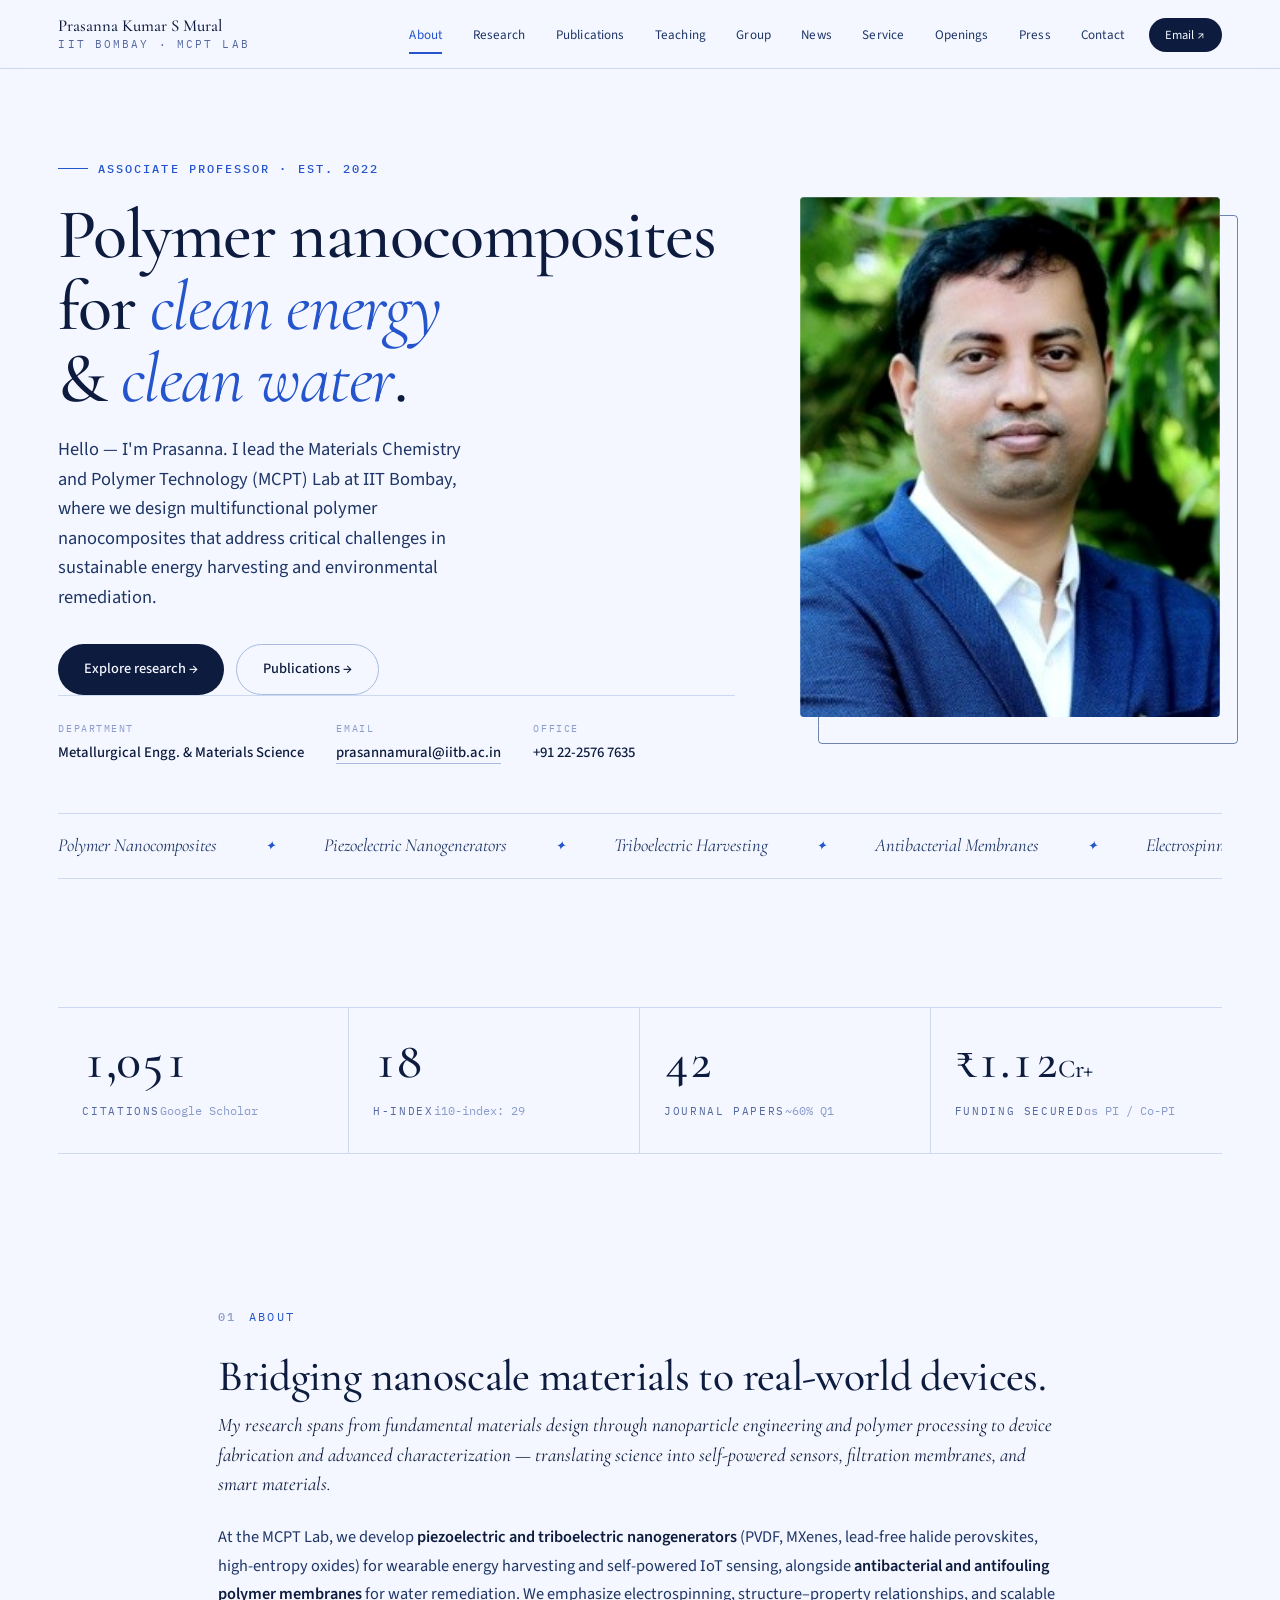
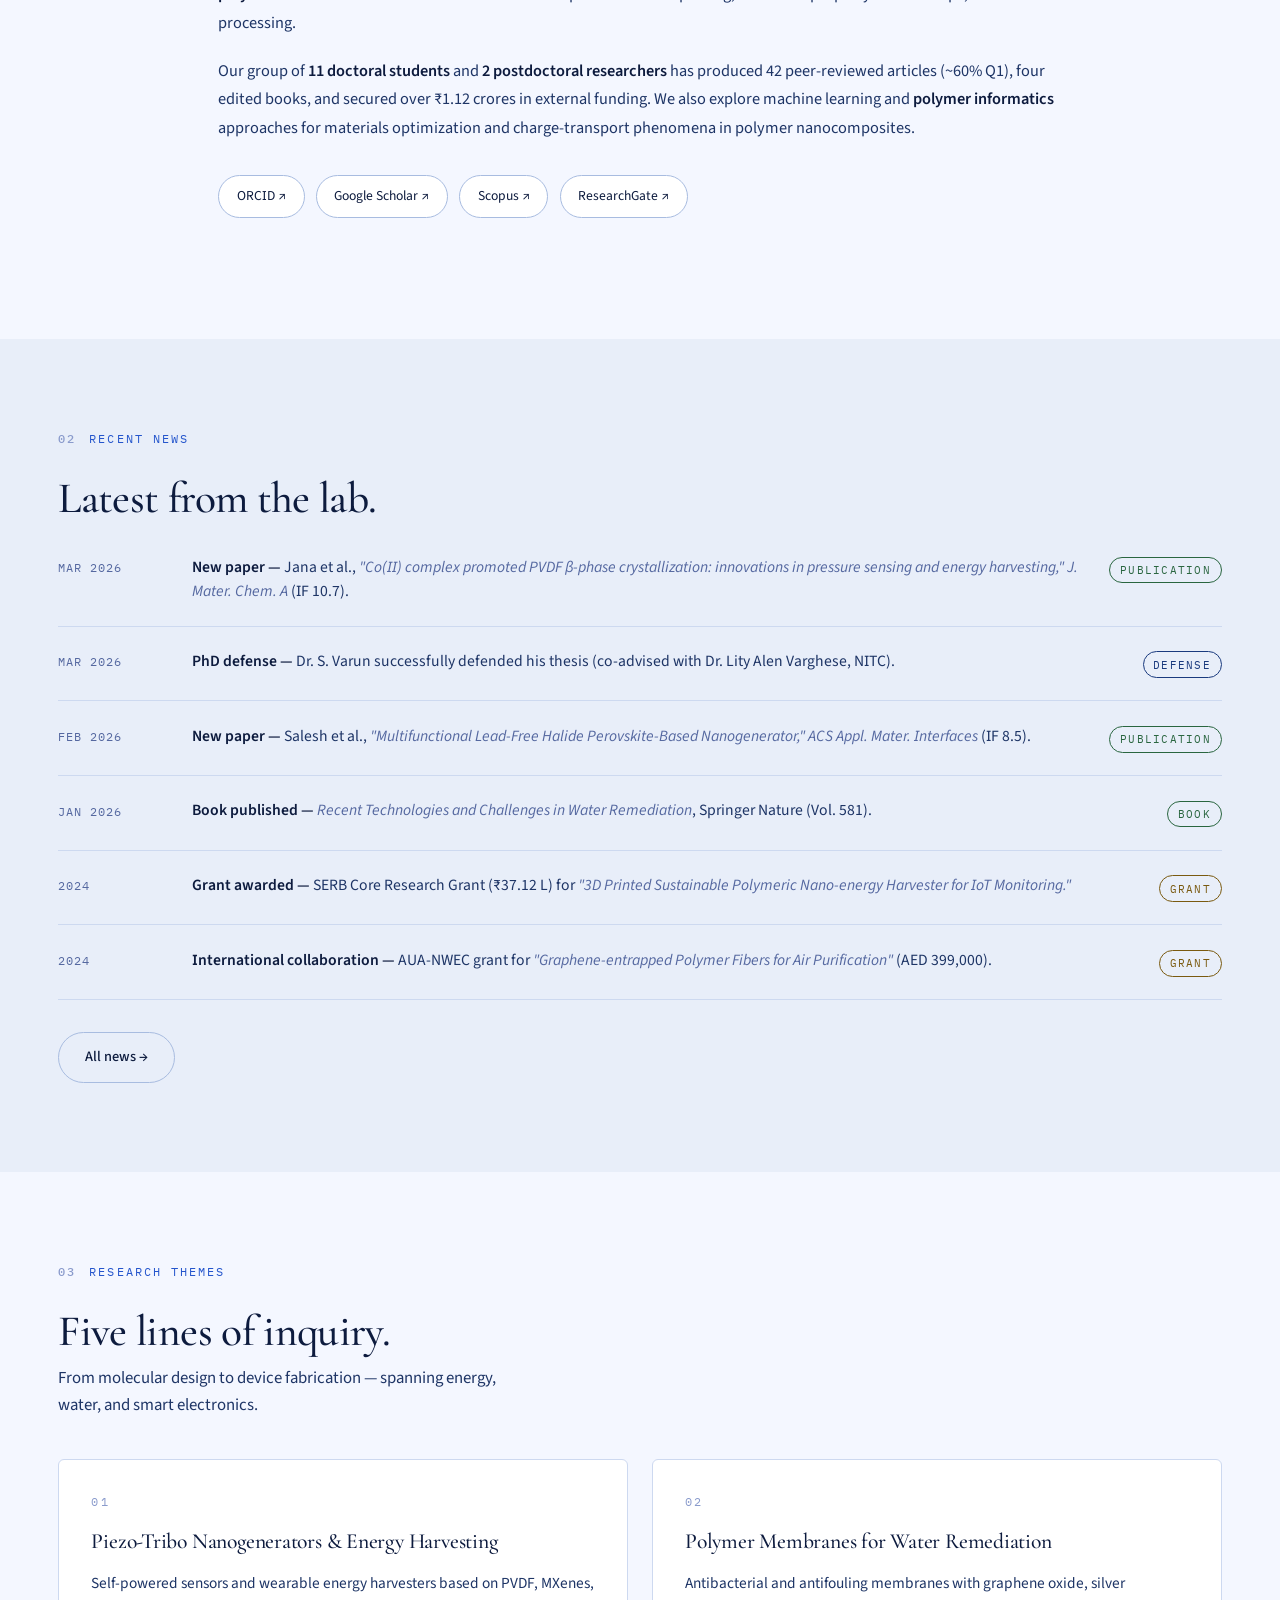
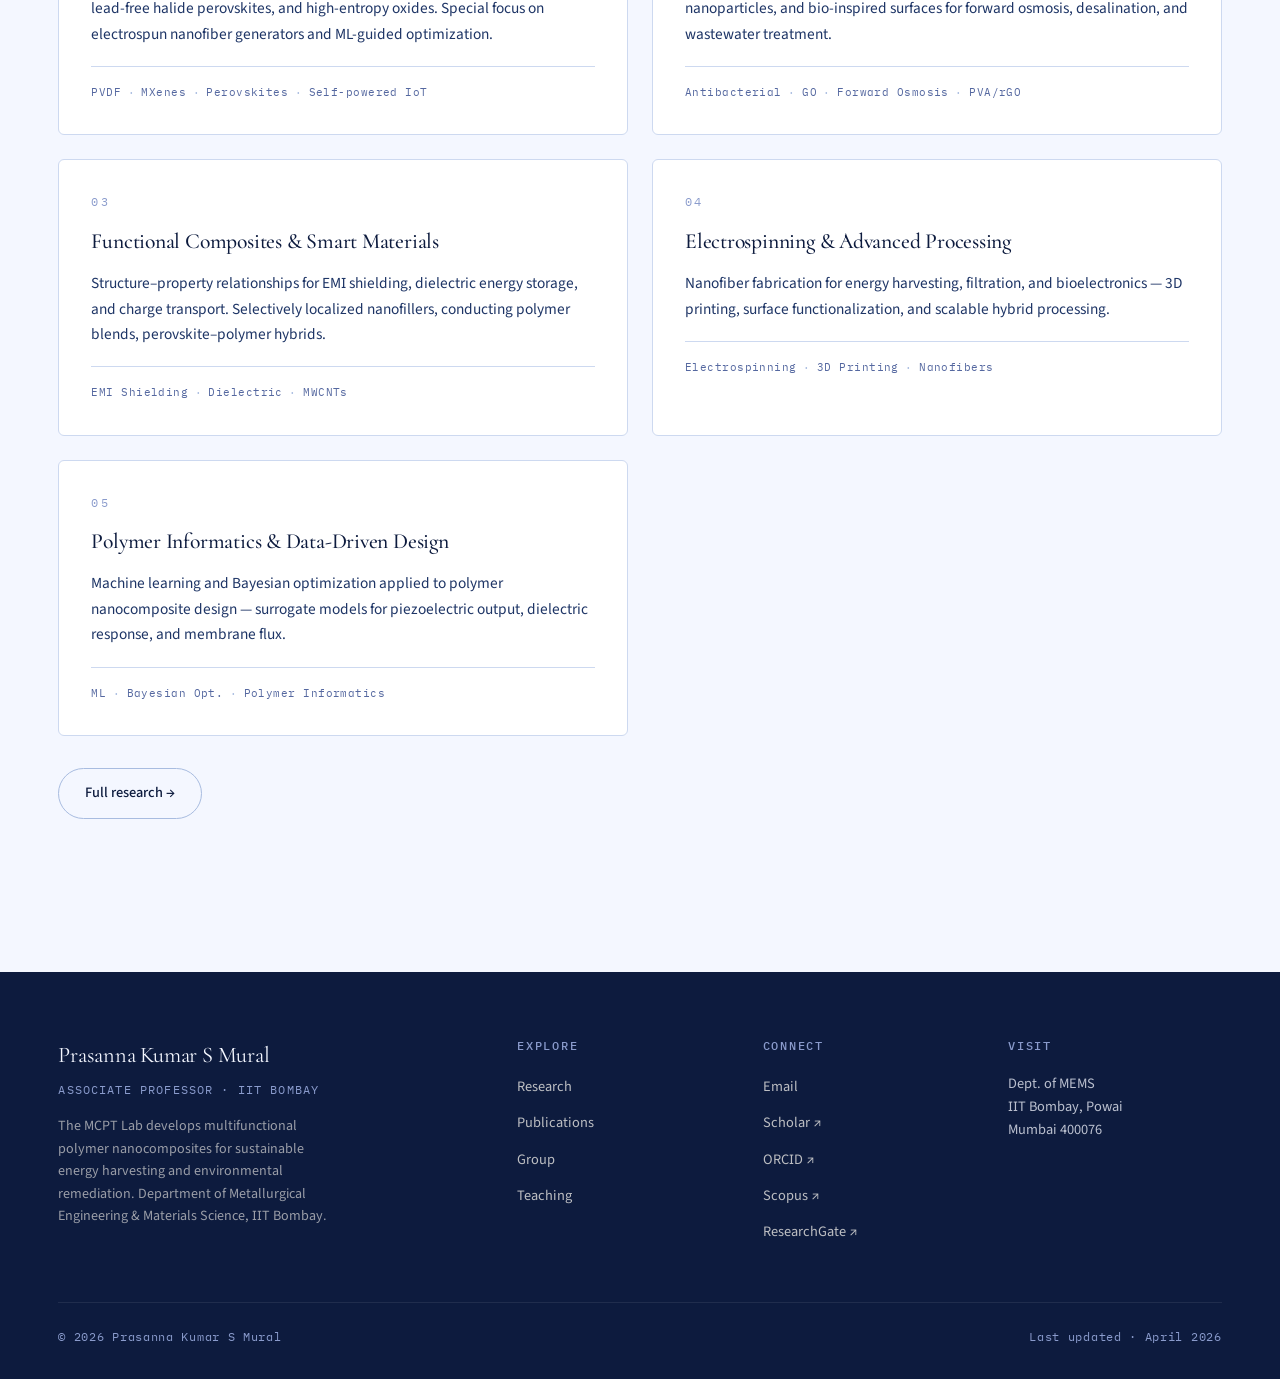
==== index.html @ 8049631d "Initial publish: MCPT Lab personal webpage" ====
<!DOCTYPE html>
<html lang="en">
<head>
<meta charset="UTF-8">
<meta name="viewport" content="width=device-width, initial-scale=1.0">
<title>Prasanna Kumar S Mural — Associate Professor, IIT Bombay</title>
<meta name="description" content="Dr. Prasanna Kumar S Mural — Associate Professor at IIT Bombay. Research in polymer nanocomposites for energy harvesting and water remediation.">
<link rel="preconnect" href="https://fonts.googleapis.com">
<link rel="preconnect" href="https://fonts.gstatic.com" crossorigin>
<link href="https://fonts.googleapis.com/css2?family=Cormorant+Garamond:ital,wght@0,400;0,500;0,600;0,700;1,400;1,500;1,600&family=Source+Sans+3:wght@300;400;500;600&family=IBM+Plex+Mono:wght@400;500&display=swap" rel="stylesheet">
<link rel="stylesheet" href="css/style.css">
</head>
<body>
<div id="site-nav"></div>

<section class="hero">
  <div class="wrap">
    <div class="hero-grid">
      <div>
        <div class="hero-eyebrow eyebrow">Associate Professor · Est. 2022</div>
        <h1>Polymer nanocomposites for <em>clean energy</em> &amp; <em>clean water</em>.</h1>
        <p class="hero-lede">Hello — I'm Prasanna. I lead the Materials Chemistry and Polymer Technology (MCPT) Lab at IIT Bombay, where we design multifunctional polymer nanocomposites that address critical challenges in sustainable energy harvesting and environmental remediation.</p>
        <div class="btn-group">
          <a href="research.html" class="btn">Explore research →</a>
          <a href="publications.html" class="btn ghost">Publications →</a>
        </div>
        <div class="hero-meta">
          <div class="hero-meta-item">
            <span class="hero-meta-label">Department</span>
            <span class="hero-meta-value">Metallurgical Engg. &amp; Materials Science</span>
          </div>
          <div class="hero-meta-item">
            <span class="hero-meta-label">Email</span>
            <span class="hero-meta-value"><a href="mailto:prasannamural@iitb.ac.in">prasannamural@iitb.ac.in</a></span>
          </div>
          <div class="hero-meta-item">
            <span class="hero-meta-label">Office</span>
            <span class="hero-meta-value">+91 22-2576 7635</span>
          </div>
        </div>
      </div>
      <div class="hero-photo">
        <img src="images/profile.jpg" alt="Prasanna Kumar S Mural">
      </div>
    </div>

    <div class="hero-marquee">
      <div class="hero-marquee-track">
        <span>Polymer Nanocomposites</span>
        <span>Piezoelectric Nanogenerators</span>
        <span>Triboelectric Harvesting</span>
        <span>Antibacterial Membranes</span>
        <span>Electrospinning</span>
        <span>Water Remediation</span>
        <span>Machine Learning for Materials</span>
        <span>Polymer Informatics</span>
        <span>Polymer Nanocomposites</span>
        <span>Piezoelectric Nanogenerators</span>
        <span>Triboelectric Harvesting</span>
        <span>Antibacterial Membranes</span>
        <span>Electrospinning</span>
        <span>Water Remediation</span>
        <span>Machine Learning for Materials</span>
        <span>Polymer Informatics</span>
      </div>
    </div>
  </div>
</section>

<section class="tight">
  <div class="wrap">
    <div class="metrics reveal">
      <div class="metric"><span class="metric-value">1,051</span><span class="metric-label">Citations</span><span class="metric-sub">Google Scholar</span></div>
      <div class="metric"><span class="metric-value">18</span><span class="metric-label">h-index</span><span class="metric-sub">i10-index: 29</span></div>
      <div class="metric"><span class="metric-value">42</span><span class="metric-label">Journal Papers</span><span class="metric-sub">~60% Q1</span></div>
      <div class="metric"><span class="metric-value">₹1.12<span style="font-size:0.5em;">Cr+</span></span><span class="metric-label">Funding Secured</span><span class="metric-sub">as PI / Co-PI</span></div>
    </div>
  </div>
</section>

<section class="reveal">
  <div class="wrap-text">
    <div class="section-eyebrow">About</div>
    <h2 class="section-title">Bridging nanoscale materials to real-world devices.</h2>
    <div class="prose">
      <p class="lede">My research spans from fundamental materials design through nanoparticle engineering and polymer processing to device fabrication and advanced characterization — translating science into self-powered sensors, filtration membranes, and smart materials.</p>
      <p>At the MCPT Lab, we develop <strong>piezoelectric and triboelectric nanogenerators</strong> (PVDF, MXenes, lead-free halide perovskites, high-entropy oxides) for wearable energy harvesting and self-powered IoT sensing, alongside <strong>antibacterial and antifouling polymer membranes</strong> for water remediation. We emphasize electrospinning, structure–property relationships, and scalable processing.</p>
      <p>Our group of <strong>11 doctoral students</strong> and <strong>2 postdoctoral researchers</strong> has produced 42 peer-reviewed articles (~60% Q1), four edited books, and secured over ₹1.12 crores in external funding. We also explore machine learning and <strong>polymer informatics</strong> approaches for materials optimization and charge-transport phenomena in polymer nanocomposites.</p>
    </div>
    <div class="academic-links">
      <a class="academic-link" href="https://orcid.org/0000-0001-9908-0490" target="_blank">ORCID ↗</a>
      <a class="academic-link" href="https://scholar.google.com/citations?user=fHYMqZIAAAAJ" target="_blank">Google Scholar ↗</a>
      <a class="academic-link" href="https://www.scopus.com/authid/detail.uri?authorId=44461843400" target="_blank">Scopus ↗</a>
      <a class="academic-link" href="https://www.researchgate.net/profile/Prasanna-Kumar-Mural" target="_blank">ResearchGate ↗</a>
    </div>
  </div>
</section>

<section class="reveal" style="background:var(--paper-2);">
  <div class="wrap">
    <div class="section-eyebrow">Recent News</div>
    <h2 class="section-title">Latest from the lab.</h2>
    <ul class="news-list">
      <li class="news-item">
        <div class="news-date">Mar 2026</div>
        <div class="news-body"><strong>New paper —</strong> Jana et al., <em>"Co(II) complex promoted PVDF β-phase crystallization: innovations in pressure sensing and energy harvesting,"</em> <em>J. Mater. Chem. A</em> (IF 10.7).</div>
        <div class="news-tag pub">Publication</div>
      </li>
      <li class="news-item">
        <div class="news-date">Mar 2026</div>
        <div class="news-body"><strong>PhD defense —</strong> Dr. S. Varun successfully defended his thesis (co-advised with Dr. Lity Alen Varghese, NITC).</div>
        <div class="news-tag defense">Defense</div>
      </li>
      <li class="news-item">
        <div class="news-date">Feb 2026</div>
        <div class="news-body"><strong>New paper —</strong> Salesh et al., <em>"Multifunctional Lead-Free Halide Perovskite-Based Nanogenerator,"</em> <em>ACS Appl. Mater. Interfaces</em> (IF 8.5).</div>
        <div class="news-tag pub">Publication</div>
      </li>
      <li class="news-item">
        <div class="news-date">Jan 2026</div>
        <div class="news-body"><strong>Book published —</strong> <em>Recent Technologies and Challenges in Water Remediation</em>, Springer Nature (Vol. 581).</div>
        <div class="news-tag pub">Book</div>
      </li>
      <li class="news-item">
        <div class="news-date">2024</div>
        <div class="news-body"><strong>Grant awarded —</strong> SERB Core Research Grant (₹37.12 L) for <em>"3D Printed Sustainable Polymeric Nano-energy Harvester for IoT Monitoring."</em></div>
        <div class="news-tag grant">Grant</div>
      </li>
      <li class="news-item">
        <div class="news-date">2024</div>
        <div class="news-body"><strong>International collaboration —</strong> AUA-NWEC grant for <em>"Graphene-entrapped Polymer Fibers for Air Purification"</em> (AED 399,000).</div>
        <div class="news-tag grant">Grant</div>
      </li>
    </ul>
    <div style="margin-top:2rem;"><a href="news.html" class="btn ghost">All news →</a></div>
  </div>
</section>

<section class="reveal">
  <div class="wrap">
    <div class="section-eyebrow">Research Themes</div>
    <h2 class="section-title">Five lines of inquiry.</h2>
    <p class="section-intro">From molecular design to device fabrication — spanning energy, water, and smart electronics.</p>
    <div class="themes">
      <div class="theme-card">
        <span class="theme-num">01</span>
        <h3>Piezo-Tribo Nanogenerators &amp; Energy Harvesting</h3>
        <p>Self-powered sensors and wearable energy harvesters based on PVDF, MXenes, lead-free halide perovskites, and high-entropy oxides. Special focus on electrospun nanofiber generators and ML-guided optimization.</p>
        <div class="theme-keywords"><span class="theme-kw">PVDF</span><span class="theme-kw">MXenes</span><span class="theme-kw">Perovskites</span><span class="theme-kw">Self-powered IoT</span></div>
      </div>
      <div class="theme-card">
        <span class="theme-num">02</span>
        <h3>Polymer Membranes for Water Remediation</h3>
        <p>Antibacterial and antifouling membranes with graphene oxide, silver nanoparticles, and bio-inspired surfaces for forward osmosis, desalination, and wastewater treatment.</p>
        <div class="theme-keywords"><span class="theme-kw">Antibacterial</span><span class="theme-kw">GO</span><span class="theme-kw">Forward Osmosis</span><span class="theme-kw">PVA/rGO</span></div>
      </div>
      <div class="theme-card">
        <span class="theme-num">03</span>
        <h3>Functional Composites &amp; Smart Materials</h3>
        <p>Structure–property relationships for EMI shielding, dielectric energy storage, and charge transport. Selectively localized nanofillers, conducting polymer blends, perovskite–polymer hybrids.</p>
        <div class="theme-keywords"><span class="theme-kw">EMI Shielding</span><span class="theme-kw">Dielectric</span><span class="theme-kw">MWCNTs</span></div>
      </div>
      <div class="theme-card">
        <span class="theme-num">04</span>
        <h3>Electrospinning &amp; Advanced Processing</h3>
        <p>Nanofiber fabrication for energy harvesting, filtration, and bioelectronics — 3D printing, surface functionalization, and scalable hybrid processing.</p>
        <div class="theme-keywords"><span class="theme-kw">Electrospinning</span><span class="theme-kw">3D Printing</span><span class="theme-kw">Nanofibers</span></div>
      </div>
      <div class="theme-card">
        <span class="theme-num">05</span>
        <h3>Polymer Informatics &amp; Data-Driven Design</h3>
        <p>Machine learning and Bayesian optimization applied to polymer nanocomposite design — surrogate models for piezoelectric output, dielectric response, and membrane flux.</p>
        <div class="theme-keywords"><span class="theme-kw">ML</span><span class="theme-kw">Bayesian Opt.</span><span class="theme-kw">Polymer Informatics</span></div>
      </div>
    </div>
    <div style="margin-top:2rem;"><a href="research.html" class="btn ghost">Full research →</a></div>
  </div>
</section>

<div id="site-footer"></div>
<script src="js/site.js"></script>
</body>
</html>
---- css/style.css ----
/* ═══════════════════════════════════════════════════════════════
   Dr. Prasanna Kumar S Mural — Portfolio
   IIT Bombay · MCPT Lab
   Blue Academic · v2026
   ═══════════════════════════════════════════════════════════════ */

/* ── Tokens ── */
:root {
  --ink: #0d1b3e;
  --ink-soft: #1e3566;
  --mute: #5568a0;
  --mute-2: #8a9bcc;
  --line: #cdd9f0;
  --line-strong: #a8bce0;
  --paper: #f4f7ff;
  --paper-2: #e8eef9;
  --paper-3: #dce6f6;
  --card: #ffffff;
  --indigo: #1a3a7e;
  --indigo-2: #0f2558;
  --indigo-soft: #2a5abf;
  --rust: #2455cc;
  --rust-soft: #4070e0;
  --ochre: #b08020;
  --sage: #2a6640;
  --q1: #2a6640;
  --q1-bg: #e0f0e8;
  --q2: #1a3a7e;
  --q2-bg: #dce6f6;
  --q3: #7a5a10;
  --q3-bg: #f0e8c8;

  --f-display: 'Cormorant Garamond', 'EB Garamond', Georgia, serif;
  --f-body: 'Source Sans 3', system-ui, -apple-system, sans-serif;
  --f-mono: 'IBM Plex Mono', ui-monospace, 'SF Mono', Menlo, monospace;

  --w-wide: 1240px;
  --w-text: 920px;
  --w-narrow: 720px;

  --r-sm: 3px;
  --r-md: 6px;
  --r-lg: 10px;

  --shadow-sm: 0 1px 2px rgba(13,27,62,0.05), 0 1px 3px rgba(13,27,62,0.04);
  --shadow-md: 0 4px 20px rgba(13,27,62,0.08), 0 1px 3px rgba(13,27,62,0.05);
  --shadow-lg: 0 20px 60px rgba(13,27,62,0.14), 0 4px 12px rgba(13,27,62,0.06);

  --ease: cubic-bezier(.2,.7,.2,1);
}

* { box-sizing: border-box; margin: 0; padding: 0; }

html { scroll-behavior: smooth; }

body {
  font-family: var(--f-body);
  font-size: 16.5px;
  line-height: 1.72;
  color: var(--ink);
  background: var(--paper);
  -webkit-font-smoothing: antialiased;
  text-rendering: optimizeLegibility;
  font-feature-settings: "ss01", "cv11";
}

::selection { background: var(--indigo); color: var(--paper); }

/* ── Type ── */
h1, h2, h3, h4 { font-family: var(--f-display); font-weight: 500; letter-spacing: -0.01em; color: var(--ink); line-height: 1.15; }
h1 { font-size: clamp(2.6rem, 4.8vw, 4rem); }
h2 { font-size: clamp(2rem, 3.2vw, 2.8rem); }
h3 { font-size: 1.45rem; }
h4 { font-size: 1.05rem; font-family: var(--f-body); font-weight: 600; letter-spacing: 0.02em; text-transform: uppercase; font-size: 0.78rem; color: var(--mute); }

p { margin-bottom: 1em; }
a { color: var(--indigo); text-decoration: none; transition: color .2s var(--ease); }
a:hover { color: var(--rust); }
em { font-style: italic; }
strong { font-weight: 600; color: var(--ink); }

.mono { font-family: var(--f-mono); font-variant-numeric: tabular-nums; }
.eyebrow {
  font-family: var(--f-mono);
  font-size: 0.72rem;
  letter-spacing: 0.18em;
  text-transform: uppercase;
  color: var(--rust);
  font-weight: 500;
}

/* ── Layout primitives ── */
.wrap { max-width: var(--w-wide); margin: 0 auto; padding: 0 clamp(1.25rem, 3vw, 2.5rem); }
.wrap-text { max-width: var(--w-text); margin: 0 auto; padding: 0 clamp(1.25rem, 3vw, 2.5rem); }
.rule { height: 1px; background: var(--line); margin: 4rem 0; max-width: var(--w-wide); margin-left: auto; margin-right: auto; }

section { padding: clamp(4rem, 7vw, 6rem) 0; }
section.tight { padding: clamp(2.5rem, 5vw, 4rem) 0; }

/* ── Nav ── */
.nav {
  position: sticky; top: 0; z-index: 50;
  background: rgba(244,247,255,0.90);
  backdrop-filter: saturate(180%) blur(12px);
  -webkit-backdrop-filter: saturate(180%) blur(12px);
  border-bottom: 1px solid var(--line);
}
.nav-inner {
  max-width: var(--w-wide); margin: 0 auto;
  padding: 0 clamp(1.25rem, 3vw, 2.5rem);
  display: flex; align-items: center; justify-content: space-between;
  height: 68px;
}
.nav-brand { display: flex; flex-direction: column; line-height: 1.1; }
.nav-brand-name {
  font-family: var(--f-display);
  font-size: 1.05rem;
  color: var(--ink);
  font-weight: 500;
  letter-spacing: 0;
}
.nav-brand-sub {
  font-family: var(--f-mono);
  font-size: 0.66rem;
  color: var(--mute);
  letter-spacing: 0.2em;
  text-transform: uppercase;
  margin-top: 3px;
}
.nav-links {
  display: flex; gap: 0.2rem; list-style: none;
  align-items: center;
}
.nav-links a {
  font-family: var(--f-body);
  font-size: 0.82rem;
  color: var(--ink-soft);
  padding: 0.55rem 0.85rem;
  border-radius: var(--r-sm);
  letter-spacing: 0.01em;
  position: relative;
  transition: all .2s var(--ease);
}
.nav-links a:hover { color: var(--rust); background: rgba(184,83,42,0.06); }
.nav-links a.active { color: var(--rust); }
.nav-links a.active::after {
  content: ''; position: absolute;
  left: 0.85rem; right: 0.85rem; bottom: -1px;
  height: 2px; background: var(--rust);
}
.nav-cta {
  margin-left: 0.5rem;
  padding: 0.5rem 1rem !important;
  background: var(--ink) !important;
  color: var(--paper) !important;
  border-radius: 999px !important;
  font-size: 0.78rem !important;
}
.nav-cta:hover { background: var(--rust) !important; }
.nav-toggle {
  display: none;
  background: none; border: 1px solid var(--line-strong);
  width: 40px; height: 40px; border-radius: var(--r-sm);
  cursor: pointer;
  align-items: center; justify-content: center;
}
.nav-toggle span { display: block; width: 16px; height: 1.5px; background: var(--ink); position: relative; }
.nav-toggle span::before, .nav-toggle span::after { content: ''; position: absolute; left: 0; width: 16px; height: 1.5px; background: var(--ink); }
.nav-toggle span::before { top: -5px; }
.nav-toggle span::after { top: 5px; }

/* ── Hero ── */
.hero {
  padding: clamp(3rem, 7vw, 6rem) 0 clamp(2.5rem, 5vw, 4rem);
  position: relative; overflow: hidden;
}
.hero-grid {
  display: grid;
  grid-template-columns: 1.6fr 1fr;
  gap: clamp(2rem, 5vw, 5rem);
  align-items: center;
}
.hero-eyebrow {
  display: flex; align-items: center; gap: 0.6rem;
  margin-bottom: 1.3rem;
}
.hero-eyebrow::before {
  content: ''; width: 30px; height: 1px; background: var(--rust);
}
.hero h1 {
  font-size: clamp(2.8rem, 5.5vw, 5rem);
  line-height: 1.02;
  letter-spacing: -0.02em;
  margin-bottom: 1.3rem;
  text-wrap: balance;
}
.hero h1 em {
  font-style: italic;
  color: var(--rust);
  font-weight: 400;
}
.hero-lede {
  font-size: 1.15rem;
  color: var(--ink-soft);
  line-height: 1.6;
  max-width: 48ch;
  margin-bottom: 2rem;
}
.hero-meta {
  display: flex; flex-wrap: wrap; gap: 1.2rem 2rem;
  padding-top: 1.5rem;
  border-top: 1px solid var(--line);
  font-size: 0.88rem;
  color: var(--mute);
}
.hero-meta-item { display: flex; flex-direction: column; gap: 2px; }
.hero-meta-label {
  font-family: var(--f-mono);
  font-size: 0.65rem;
  letter-spacing: 0.15em;
  text-transform: uppercase;
  color: var(--mute-2);
}
.hero-meta-value { color: var(--ink); font-weight: 500; font-size: 0.92rem; }
.hero-meta-value a { color: var(--ink); border-bottom: 1px solid var(--line-strong); }
.hero-meta-value a:hover { color: var(--rust); border-bottom-color: var(--rust); }

.hero-photo {
  position: relative;
  aspect-ratio: 4/5;
  max-height: 520px;
  justify-self: center;
  width: 100%;
  max-width: 420px;
}
.hero-photo img {
  width: 100%; height: 100%; object-fit: cover; object-position: center top;
  border-radius: 4px;
  filter: saturate(0.92) contrast(1.02);
}
.hero-photo::before {
  content: ''; position: absolute;
  top: 18px; left: 18px; right: -18px; bottom: -18px;
  border: 1px solid var(--indigo);
  border-radius: 4px;
  z-index: -1;
  opacity: 0.6;
}
.hero-photo::after {
  content: ''; position: absolute;
  inset: 0;
  border-radius: 4px;
  box-shadow: inset 0 0 0 1px rgba(255,255,255,0.2);
  pointer-events: none;
}
.hero-photo-caption {
  position: absolute; bottom: -3rem; left: 0;
  font-family: var(--f-mono);
  font-size: 0.68rem;
  color: var(--mute-2);
  letter-spacing: 0.12em;
  text-transform: uppercase;
}

/* Hero marquee of interests */
.hero-marquee {
  margin-top: 3rem;
  padding: 1rem 0;
  border-top: 1px solid var(--line);
  border-bottom: 1px solid var(--line);
  overflow: hidden;
  position: relative;
}
.hero-marquee-track {
  display: flex; gap: 3rem;
  animation: marquee 45s linear infinite;
  white-space: nowrap;
  font-family: var(--f-display);
  font-style: italic;
  font-size: 1.15rem;
  color: var(--ink-soft);
}
.hero-marquee-track span { display: inline-flex; align-items: center; gap: 3rem; }
.hero-marquee-track span::after {
  content: '✦'; color: var(--rust); font-size: 0.8rem;
}
@keyframes marquee {
  from { transform: translateX(0); }
  to { transform: translateX(-50%); }
}

/* ── Page header (interior pages) ── */
.page-header {
  padding: clamp(3rem, 6vw, 5rem) 0 clamp(2rem, 4vw, 3rem);
  border-bottom: 1px solid var(--line);
}
.page-header .eyebrow { margin-bottom: 1rem; }
.page-header h1 {
  font-size: clamp(2.4rem, 5vw, 3.8rem);
  margin-bottom: 1rem;
  letter-spacing: -0.02em;
  text-wrap: balance;
}
.page-header .subtitle {
  font-size: 1.1rem;
  color: var(--ink-soft);
  max-width: 58ch;
  line-height: 1.55;
}

/* ── Section headings ── */
.section-eyebrow {
  display: flex; align-items: center; gap: 0.8rem;
  margin-bottom: 1.5rem;
  font-family: var(--f-mono);
  font-size: 0.72rem;
  letter-spacing: 0.18em;
  text-transform: uppercase;
  color: var(--rust);
}
.section-eyebrow::before {
  content: counter(sec, decimal-leading-zero);
  counter-increment: sec;
  color: var(--mute-2);
  font-weight: 500;
}
body { counter-reset: sec; }

.section-title {
  font-size: clamp(2rem, 3.4vw, 3rem);
  margin-bottom: 0.6rem;
  letter-spacing: -0.015em;
  text-wrap: balance;
}
.section-intro {
  font-size: 1.05rem;
  color: var(--ink-soft);
  max-width: 60ch;
  margin-bottom: 2.5rem;
  line-height: 1.6;
}

/* ── Metrics strip ── */
.metrics {
  display: grid;
  grid-template-columns: repeat(4, 1fr);
  gap: 0;
  border-top: 1px solid var(--line);
  border-bottom: 1px solid var(--line);
  background: var(--paper);
}
.metric {
  padding: 1.8rem 1.5rem;
  border-right: 1px solid var(--line);
  position: relative;
}
.metric:last-child { border-right: none; }
.metric-value {
  font-family: var(--f-display);
  font-size: clamp(2.2rem, 4vw, 3.4rem);
  font-weight: 500;
  color: var(--ink);
  line-height: 1;
  letter-spacing: -0.02em;
  display: block;
  margin-bottom: 0.5rem;
  font-variant-numeric: tabular-nums;
}
.metric-label {
  font-family: var(--f-mono);
  font-size: 0.68rem;
  letter-spacing: 0.15em;
  text-transform: uppercase;
  color: var(--mute);
}
.metric-sub {
  font-size: 0.72rem;
  color: var(--mute-2);
  margin-top: 0.3rem;
  font-family: var(--f-mono);
}

/* ── Links strip ── */
.academic-links {
  display: flex; flex-wrap: wrap; gap: 0.7rem;
  margin: 2rem 0;
}
.academic-link {
  display: inline-flex; align-items: center; gap: 0.5rem;
  padding: 0.55rem 1.1rem;
  border: 1px solid var(--line-strong);
  border-radius: 999px;
  color: var(--ink);
  font-size: 0.85rem;
  background: var(--card);
  transition: all .2s var(--ease);
}
.academic-link:hover {
  border-color: var(--ink);
  background: var(--ink);
  color: var(--paper);
  transform: translateY(-1px);
}
.academic-link svg { width: 14px; height: 14px; }

/* ── Two-column prose ── */
.two-col {
  display: grid;
  grid-template-columns: 220px 1fr;
  gap: clamp(1.5rem, 3vw, 3rem);
  align-items: start;
}
.two-col-sticky {
  position: sticky; top: 100px;
}

.prose p { margin-bottom: 1.2em; color: var(--ink-soft); font-size: 1.02rem; line-height: 1.75; }
.prose p.lede { font-size: 1.2rem; color: var(--ink); line-height: 1.55; font-family: var(--f-display); font-style: italic; font-weight: 400; }

/* ── Interest tags (chip style) ── */
.tags { display: flex; flex-wrap: wrap; gap: 0.5rem; }
.tag {
  padding: 0.35rem 0.85rem;
  border: 1px solid var(--line-strong);
  border-radius: 999px;
  font-size: 0.8rem;
  color: var(--ink-soft);
  background: transparent;
  transition: all .2s var(--ease);
}
.tag:hover { background: var(--ink); color: var(--paper); border-color: var(--ink); cursor: default; }
.tag.solid { background: var(--indigo); color: var(--paper); border-color: var(--indigo); }
.tag.accent { background: var(--rust); color: var(--paper); border-color: var(--rust); }

/* ── Cards ── */
.card {
  background: var(--card);
  border: 1px solid var(--line);
  border-radius: var(--r-md);
  padding: 1.5rem;
  transition: all .25s var(--ease);
}
.card:hover { border-color: var(--line-strong); box-shadow: var(--shadow-md); transform: translateY(-2px); }

/* ── Themes grid ── */
.themes {
  display: grid;
  grid-template-columns: repeat(2, 1fr);
  gap: 1.5rem;
}
.theme-card {
  background: var(--card);
  border: 1px solid var(--line);
  border-radius: var(--r-md);
  padding: 2rem;
  position: relative;
  overflow: hidden;
  transition: all .3s var(--ease);
}
.theme-card::before {
  content: ''; position: absolute;
  top: 0; left: 0; right: 0; height: 3px;
  background: var(--rust);
  transform: scaleX(0);
  transform-origin: left;
  transition: transform .4s var(--ease);
}
.theme-card:hover { transform: translateY(-3px); box-shadow: var(--shadow-md); }
.theme-card:hover::before { transform: scaleX(1); }
.theme-num {
  font-family: var(--f-mono);
  font-size: 0.72rem;
  color: var(--mute-2);
  letter-spacing: 0.2em;
  margin-bottom: 1rem;
  display: block;
}
.theme-card h3 {
  font-size: 1.35rem;
  line-height: 1.25;
  margin-bottom: 1rem;
  letter-spacing: -0.01em;
}
.theme-card p {
  font-size: 0.96rem;
  color: var(--ink-soft);
  line-height: 1.65;
  margin-bottom: 1.2rem;
}
.theme-keywords {
  display: flex; flex-wrap: wrap; gap: 0.4rem;
  padding-top: 1rem;
  border-top: 1px solid var(--line);
}
.theme-kw {
  font-family: var(--f-mono);
  font-size: 0.7rem;
  color: var(--mute);
  letter-spacing: 0.04em;
}
.theme-kw::after { content: '·'; margin-left: 0.4rem; color: var(--line-strong); }
.theme-kw:last-child::after { display: none; }

/* ── News list ── */
.news-list { list-style: none; }
.news-item {
  display: grid;
  grid-template-columns: 110px 1fr auto;
  gap: 1.5rem;
  padding: 1.4rem 0;
  border-bottom: 1px solid var(--line);
  align-items: start;
  transition: all .2s var(--ease);
}
.news-item:hover { padding-left: 0.5rem; }
.news-date {
  font-family: var(--f-mono);
  font-size: 0.75rem;
  color: var(--mute);
  letter-spacing: 0.08em;
  padding-top: 0.2rem;
  text-transform: uppercase;
}
.news-body { font-size: 0.98rem; color: var(--ink-soft); line-height: 1.55; }
.news-body strong { color: var(--ink); }
.news-body em { color: var(--mute); font-style: italic; }
.news-tag {
  font-family: var(--f-mono);
  font-size: 0.66rem;
  letter-spacing: 0.12em;
  text-transform: uppercase;
  color: var(--rust);
  padding: 0.2rem 0.6rem;
  border: 1px solid var(--rust);
  border-radius: 999px;
  white-space: nowrap;
  margin-top: 0.15rem;
}
.news-tag.pub { color: var(--q1); border-color: var(--q1); }
.news-tag.grant { color: var(--q3); border-color: var(--q3); }
.news-tag.defense { color: var(--q2); border-color: var(--q2); }

/* ── Timeline ── */
.timeline {
  position: relative;
  padding-left: 2rem;
}
.timeline::before {
  content: ''; position: absolute;
  left: 7px; top: 8px; bottom: 8px;
  width: 1px; background: var(--line-strong);
}
.timeline-item {
  position: relative;
  padding-bottom: 2rem;
  display: grid;
  grid-template-columns: 1fr 120px;
  gap: 1.5rem;
  align-items: start;
}
.timeline-item::before {
  content: ''; position: absolute;
  left: -2rem; top: 10px;
  width: 15px; height: 15px;
  border-radius: 50%;
  background: var(--paper);
  border: 1px solid var(--line-strong);
  z-index: 1;
}
.timeline-item.current::before {
  background: var(--rust); border-color: var(--rust);
  box-shadow: 0 0 0 4px rgba(184,83,42,0.15);
}
.timeline-title { font-family: var(--f-display); font-size: 1.15rem; color: var(--ink); margin-bottom: 0.2rem; letter-spacing: -0.01em; }
.timeline-sub { font-size: 0.92rem; color: var(--ink-soft); }
.timeline-detail { font-size: 0.88rem; color: var(--mute); margin-top: 0.35rem; line-height: 1.55; }
.timeline-date {
  font-family: var(--f-mono);
  font-size: 0.75rem;
  color: var(--mute);
  letter-spacing: 0.06em;
  text-align: right;
  padding-top: 0.4rem;
}

/* ── Awards ── */
.awards-grid {
  display: grid;
  grid-template-columns: repeat(auto-fit, minmax(260px, 1fr));
  gap: 1rem;
}
.award {
  padding: 1.3rem 1.4rem;
  background: var(--card);
  border: 1px solid var(--line);
  border-left: 3px solid var(--rust);
  border-radius: 0 var(--r-md) var(--r-md) 0;
  transition: all .2s var(--ease);
}
.award:hover { transform: translateY(-2px); box-shadow: var(--shadow-sm); }
.award-name { font-family: var(--f-display); font-size: 1.1rem; margin-bottom: 0.3rem; color: var(--ink); letter-spacing: -0.01em; }
.award-meta { font-family: var(--f-mono); font-size: 0.75rem; color: var(--mute); letter-spacing: 0.04em; }

/* ── Buttons ── */
.btn {
  display: inline-flex; align-items: center; gap: 0.5rem;
  padding: 0.75rem 1.6rem;
  background: var(--ink);
  color: var(--paper);
  border-radius: 999px;
  font-size: 0.9rem;
  font-weight: 500;
  transition: all .2s var(--ease);
  cursor: pointer;
  border: none;
  font-family: var(--f-body);
}
.btn:hover { background: var(--rust); color: var(--paper); transform: translateY(-1px); }
.btn.ghost { background: transparent; color: var(--ink); border: 1px solid var(--line-strong); }
.btn.ghost:hover { background: var(--ink); color: var(--paper); border-color: var(--ink); }
.btn-group { display: flex; flex-wrap: wrap; gap: 0.8rem; margin-top: 1.5rem; }

/* ── Publications ── */
.pub-controls {
  display: grid;
  grid-template-columns: 1.2fr 1fr 1fr 1fr;
  gap: 0.8rem;
  padding: 1.2rem;
  background: var(--card);
  border: 1px solid var(--line);
  border-radius: var(--r-md);
  margin-bottom: 2rem;
  position: sticky;
  top: 80px;
  z-index: 10;
  backdrop-filter: blur(8px);
  box-shadow: var(--shadow-sm);
}
.pub-search {
  position: relative;
}
.pub-search input {
  width: 100%;
  padding: 0.6rem 0.9rem 0.6rem 2.2rem;
  border: 1px solid var(--line-strong);
  border-radius: var(--r-sm);
  font-family: var(--f-body);
  font-size: 0.9rem;
  background: var(--paper);
  color: var(--ink);
  transition: all .2s var(--ease);
}
.pub-search input:focus { outline: none; border-color: var(--ink); background: var(--card); }
.pub-search svg {
  position: absolute; left: 0.7rem; top: 50%; transform: translateY(-50%);
  width: 16px; height: 16px; color: var(--mute);
}
.pub-controls select {
  padding: 0.6rem 0.9rem;
  border: 1px solid var(--line-strong);
  border-radius: var(--r-sm);
  font-family: var(--f-body);
  font-size: 0.9rem;
  background: var(--paper);
  color: var(--ink);
  cursor: pointer;
}
.pub-controls select:focus { outline: none; border-color: var(--ink); }
.pub-result-count {
  font-family: var(--f-mono);
  font-size: 0.78rem;
  color: var(--mute);
  margin-bottom: 1rem;
  letter-spacing: 0.04em;
}

.pub-year-header {
  font-family: var(--f-display);
  font-size: 2.2rem;
  margin: 2.5rem 0 1rem;
  color: var(--ink);
  display: flex; align-items: baseline; gap: 1rem;
  padding-bottom: 0.5rem;
  border-bottom: 1px solid var(--line);
}
.pub-year-header:first-child { margin-top: 0; }
.pub-year-count {
  font-family: var(--f-mono);
  font-size: 0.8rem;
  color: var(--mute);
  letter-spacing: 0.08em;
}
.pub-entry {
  display: grid;
  grid-template-columns: 50px 1fr;
  gap: 1.2rem;
  padding: 1.3rem 0;
  border-bottom: 1px solid var(--line);
  align-items: start;
  transition: all .2s var(--ease);
}
.pub-entry:hover { padding-left: 0.5rem; }
.pub-num {
  font-family: var(--f-mono);
  font-size: 0.75rem;
  color: var(--mute-2);
  letter-spacing: 0.04em;
  padding-top: 0.2rem;
}
.pub-authors { font-size: 0.92rem; color: var(--ink-soft); line-height: 1.5; margin-bottom: 0.3rem; }
.pub-authors strong { color: var(--ink); font-weight: 600; }
.pub-title {
  font-family: var(--f-display);
  font-size: 1.1rem;
  color: var(--ink);
  line-height: 1.35;
  letter-spacing: -0.005em;
  margin-bottom: 0.4rem;
  font-weight: 500;
}
.pub-journal { font-size: 0.88rem; color: var(--mute); font-style: italic; margin-bottom: 0.5rem; }
.pub-journal em { color: var(--ink); font-style: italic; font-weight: 500; }
.pub-badges { display: flex; gap: 0.4rem; flex-wrap: wrap; margin-top: 0.4rem; align-items: center; }
.badge {
  font-family: var(--f-mono);
  font-size: 0.65rem;
  letter-spacing: 0.08em;
  padding: 0.18rem 0.55rem;
  border-radius: 2px;
  font-weight: 500;
  text-transform: uppercase;
  white-space: nowrap;
}
.badge-q1 { background: var(--q1-bg); color: var(--q1); }
.badge-q2 { background: var(--q2-bg); color: var(--q2); }
.badge-q3 { background: var(--q3-bg); color: var(--q3); }
.badge-if { background: var(--paper-2); color: var(--mute); border: 1px solid var(--line); }
.badge-theme {
  background: transparent;
  color: var(--mute);
  border: 1px solid var(--line-strong);
  letter-spacing: 0.05em;
}
.pub-doi { margin-left: auto; font-family: var(--f-mono); font-size: 0.72rem; color: var(--mute); }
.pub-doi:hover { color: var(--rust); }

.pub-stats {
  display: grid;
  grid-template-columns: repeat(5, 1fr);
  gap: 1rem;
  padding: 1.5rem;
  background: var(--card);
  border: 1px solid var(--line);
  border-radius: var(--r-md);
  margin-bottom: 2rem;
}
.pub-stat { text-align: center; padding: 0 0.5rem; border-right: 1px solid var(--line); }
.pub-stat:last-child { border-right: none; }
.pub-stat-num { font-family: var(--f-display); font-size: 2rem; color: var(--ink); display: block; line-height: 1; margin-bottom: 0.3rem; letter-spacing: -0.02em; }
.pub-stat-label { font-family: var(--f-mono); font-size: 0.65rem; color: var(--mute); letter-spacing: 0.1em; text-transform: uppercase; }

/* ── Publications: sub nav ── */
.pub-nav {
  display: flex; gap: 0.5rem; flex-wrap: wrap;
  margin-bottom: 2rem;
  padding-bottom: 1.5rem;
  border-bottom: 1px solid var(--line);
}
.pub-nav a {
  padding: 0.5rem 1rem;
  border: 1px solid var(--line-strong);
  border-radius: 999px;
  font-size: 0.85rem;
  color: var(--ink-soft);
  transition: all .2s var(--ease);
}
.pub-nav a:hover, .pub-nav a.active {
  background: var(--ink); color: var(--paper); border-color: var(--ink);
}

/* Book entries */
.book-entry {
  padding: 1.5rem 0;
  border-bottom: 1px solid var(--line);
  display: grid;
  grid-template-columns: 50px 1fr;
  gap: 1.2rem;
}
.book-title {
  font-family: var(--f-display);
  font-size: 1.15rem;
  color: var(--ink);
  letter-spacing: -0.005em;
  margin-bottom: 0.4rem;
  line-height: 1.3;
}
.book-details { font-size: 0.9rem; color: var(--mute); line-height: 1.6; }

/* ── Group page ── */
.group-hero {
  display: grid;
  grid-template-columns: 1fr 1fr;
  gap: clamp(2rem, 4vw, 4rem);
  align-items: center;
  margin-bottom: 3rem;
}
.group-hero-photo {
  aspect-ratio: 4/3;
  background: var(--paper-2);
  border-radius: var(--r-md);
  overflow: hidden;
  position: relative;
}
.group-hero-photo img { width: 100%; height: 100%; object-fit: cover; }
.group-hero-photo::after {
  content: '';
  position: absolute; inset: 0;
  box-shadow: inset 0 0 0 1px rgba(17,20,24,0.08);
  border-radius: var(--r-md);
  pointer-events: none;
}

.group-stats {
  display: grid;
  grid-template-columns: repeat(4, 1fr);
  gap: 0;
  border-top: 1px solid var(--line);
  border-bottom: 1px solid var(--line);
  margin-bottom: 3rem;
}
.group-stat {
  padding: 1.3rem 1rem;
  text-align: center;
  border-right: 1px solid var(--line);
}
.group-stat:last-child { border-right: none; }
.group-stat-num {
  font-family: var(--f-display);
  font-size: 2.4rem;
  color: var(--ink);
  line-height: 1;
  letter-spacing: -0.02em;
}
.group-stat-label {
  font-family: var(--f-mono);
  font-size: 0.7rem;
  color: var(--mute);
  letter-spacing: 0.12em;
  text-transform: uppercase;
  margin-top: 0.5rem;
}

.members-grid {
  display: grid;
  grid-template-columns: repeat(auto-fill, minmax(220px, 1fr));
  gap: 1.5rem;
  margin-bottom: 3rem;
}
.member {
  background: var(--card);
  border-radius: var(--r-md);
  overflow: hidden;
  border: 1px solid var(--line);
  transition: all .25s var(--ease);
  display: flex;
  flex-direction: column;
}
.member:hover { transform: translateY(-3px); box-shadow: var(--shadow-md); }
.member-photo {
  aspect-ratio: 1/1;
  background: var(--paper-2);
  position: relative;
  display: flex; align-items: center; justify-content: center;
  color: var(--mute-2);
  overflow: hidden;
}
.member-photo svg { width: 40%; height: 40%; stroke: var(--line-strong); fill: none; stroke-width: 1.2; }
.member-photo img { width: 100%; height: 100%; object-fit: cover; }
.member-initials {
  font-family: var(--f-display);
  font-size: 2.2rem;
  color: var(--indigo);
  letter-spacing: -0.02em;
  position: absolute;
  background: linear-gradient(135deg, var(--paper-2), var(--paper-3));
  width: 100%; height: 100%;
  display: flex; align-items: center; justify-content: center;
}
.member-info { padding: 1.1rem 1.2rem 1.3rem; flex: 1; display: flex; flex-direction: column; }
.member-name { font-family: var(--f-display); font-size: 1.1rem; color: var(--ink); line-height: 1.25; margin-bottom: 0.2rem; letter-spacing: -0.005em; }
.member-role {
  font-family: var(--f-mono);
  font-size: 0.7rem;
  color: var(--rust);
  letter-spacing: 0.08em;
  text-transform: uppercase;
  margin-bottom: 0.5rem;
}
.member-topic {
  font-size: 0.85rem;
  color: var(--ink-soft);
  line-height: 1.55;
  font-style: italic;
  margin-top: auto;
  padding-top: 0.6rem;
}
.member-coi {
  font-size: 0.78rem;
  color: var(--mute);
  margin-bottom: 0.4rem;
}
.member-status {
  position: absolute; top: 0.6rem; right: 0.6rem;
  font-family: var(--f-mono);
  font-size: 0.6rem;
  letter-spacing: 0.12em;
  text-transform: uppercase;
  padding: 0.2rem 0.55rem;
  border-radius: 2px;
  background: rgba(255,255,255,0.95);
  backdrop-filter: blur(4px);
}
.member-status.current { color: var(--q1); }
.member-status.graduated { color: var(--q2); }

.sub-heading {
  font-family: var(--f-mono);
  font-size: 0.78rem;
  color: var(--mute);
  text-transform: uppercase;
  letter-spacing: 0.15em;
  margin: 2rem 0 1.2rem;
  padding-bottom: 0.6rem;
  border-bottom: 1px solid var(--line);
  display: flex; align-items: center; gap: 0.8rem;
}
.sub-heading-count {
  color: var(--mute-2);
  font-size: 0.72rem;
}

.compact-grid {
  display: grid;
  grid-template-columns: repeat(auto-fill, minmax(220px, 1fr));
  gap: 0.8rem;
}
.compact {
  padding: 0.9rem 1.1rem;
  background: var(--card);
  border: 1px solid var(--line);
  border-radius: var(--r-sm);
  transition: all .2s var(--ease);
}
.compact:hover { border-color: var(--line-strong); }
.compact-name { font-family: var(--f-display); font-size: 0.98rem; color: var(--ink); margin-bottom: 0.1rem; }
.compact-meta { font-family: var(--f-mono); font-size: 0.7rem; color: var(--mute); letter-spacing: 0.04em; }

/* ── Teaching ── */
.courses-grid {
  display: grid;
  grid-template-columns: repeat(auto-fit, minmax(320px, 1fr));
  gap: 1.5rem;
  margin-bottom: 3rem;
}
.course {
  background: var(--card);
  border: 1px solid var(--line);
  border-radius: var(--r-md);
  padding: 1.8rem;
  transition: all .25s var(--ease);
  position: relative;
  overflow: hidden;
}
.course:hover { transform: translateY(-2px); box-shadow: var(--shadow-md); }
.course-code {
  font-family: var(--f-mono);
  font-size: 0.85rem;
  color: var(--rust);
  letter-spacing: 0.1em;
  font-weight: 500;
}
.course-name {
  font-family: var(--f-display);
  font-size: 1.3rem;
  color: var(--ink);
  margin: 0.5rem 0 0.8rem;
  line-height: 1.25;
  letter-spacing: -0.01em;
}
.course-desc { font-size: 0.92rem; color: var(--ink-soft); line-height: 1.65; margin-bottom: 1rem; }
.course-meta {
  display: flex; gap: 0.5rem; flex-wrap: wrap;
  padding-top: 1rem;
  border-top: 1px solid var(--line);
}
.course-badge {
  font-family: var(--f-mono);
  font-size: 0.7rem;
  padding: 0.2rem 0.6rem;
  border-radius: 2px;
  background: var(--paper-2);
  color: var(--mute);
  letter-spacing: 0.06em;
  text-transform: uppercase;
}
.course-badge.ug { background: var(--q2-bg); color: var(--q2); }
.course-badge.pg { background: var(--q1-bg); color: var(--q1); }
.course-badge.lab { background: var(--q3-bg); color: var(--q3); }

.semesters { margin-top: 2rem; }
.acad-year {
  font-family: var(--f-display);
  font-size: 1.6rem;
  color: var(--ink);
  margin: 2rem 0 1rem;
  padding-bottom: 0.4rem;
  border-bottom: 1px solid var(--line);
  letter-spacing: -0.01em;
}
.sem-block { margin-bottom: 1.5rem; }
.sem-label {
  font-family: var(--f-mono);
  font-size: 0.7rem;
  color: var(--mute);
  letter-spacing: 0.15em;
  text-transform: uppercase;
  margin-bottom: 0.5rem;
}
.sem-row {
  display: grid;
  grid-template-columns: 80px 1fr auto;
  gap: 1rem;
  padding: 0.7rem 0;
  border-bottom: 1px dashed var(--line);
  align-items: center;
}
.sem-code { font-family: var(--f-mono); font-size: 0.82rem; color: var(--indigo); letter-spacing: 0.06em; }
.sem-name { font-size: 0.95rem; color: var(--ink); }
.sem-credits { font-family: var(--f-mono); font-size: 0.72rem; color: var(--mute); }

/* ── Projects ── */
.project-list { list-style: none; }
.project {
  display: grid;
  grid-template-columns: 70px 1fr auto;
  gap: 1.5rem;
  padding: 1.4rem 0;
  border-bottom: 1px solid var(--line);
  align-items: start;
  transition: all .2s var(--ease);
}
.project:hover { background: var(--card); padding-left: 1rem; padding-right: 1rem; }
.project-year {
  font-family: var(--f-mono);
  font-size: 0.82rem;
  color: var(--rust);
  letter-spacing: 0.06em;
  padding-top: 0.2rem;
}
.project-title { font-family: var(--f-display); font-size: 1.1rem; color: var(--ink); line-height: 1.35; margin-bottom: 0.3rem; letter-spacing: -0.005em; }
.project-agency { font-size: 0.86rem; color: var(--mute); }
.project-role {
  font-family: var(--f-mono); font-size: 0.7rem;
  color: var(--ink); background: var(--paper-2);
  padding: 0.2rem 0.55rem;
  border-radius: 2px;
  letter-spacing: 0.08em; text-transform: uppercase;
  white-space: nowrap;
}
.project-amount {
  font-family: var(--f-mono);
  font-size: 0.85rem;
  color: var(--ink);
  font-weight: 500;
  padding-top: 0.2rem;
}

/* ── Openings ── */
.openings-box {
  background: var(--indigo);
  color: var(--paper);
  padding: clamp(2rem, 4vw, 3.5rem);
  border-radius: var(--r-lg);
  margin: 3rem 0;
  display: grid;
  grid-template-columns: 1fr 1.5fr;
  gap: 2.5rem;
  align-items: center;
  position: relative;
  overflow: hidden;
}
.openings-box::before {
  content: '';
  position: absolute;
  top: -50%; right: -20%;
  width: 500px; height: 500px;
  background: radial-gradient(circle, rgba(64,112,224,0.20) 0%, transparent 70%);
  pointer-events: none;
}
.openings-box .eyebrow { color: var(--rust-soft); margin-bottom: 0.8rem; }
.openings-box h2 { color: var(--paper); font-size: clamp(1.8rem, 3vw, 2.4rem); letter-spacing: -0.015em; line-height: 1.1; }
.openings-box p { font-size: 1rem; color: rgba(248,245,239,0.82); line-height: 1.65; margin-bottom: 1.5rem; }
.openings-box p:last-of-type { margin-bottom: 0; }
.openings-box a.btn {
  background: var(--paper); color: var(--ink);
}
.openings-box a.btn:hover { background: var(--rust); color: var(--paper); }

.openings-list { display: grid; gap: 1rem; position: relative; z-index: 1; }
.opening-item {
  padding: 1.2rem 1.4rem;
  background: rgba(255,255,255,0.06);
  border: 1px solid rgba(255,255,255,0.1);
  border-radius: var(--r-md);
  backdrop-filter: blur(4px);
}
.opening-type {
  font-family: var(--f-mono);
  font-size: 0.7rem;
  color: var(--rust-soft);
  letter-spacing: 0.12em;
  text-transform: uppercase;
  margin-bottom: 0.3rem;
}
.opening-title { font-family: var(--f-display); font-size: 1.1rem; color: var(--paper); line-height: 1.3; margin-bottom: 0.3rem; }
.opening-desc { font-size: 0.88rem; color: rgba(248,245,239,0.7); line-height: 1.5; }

/* ── Service ── */
.event-list { list-style: none; }
.event {
  display: grid;
  grid-template-columns: 70px 1fr;
  gap: 1.5rem;
  padding: 1.3rem 0;
  border-bottom: 1px solid var(--line);
  align-items: start;
}
.event-year { font-family: var(--f-mono); font-size: 0.82rem; color: var(--rust); letter-spacing: 0.06em; padding-top: 0.2rem; }
.event-role {
  font-family: var(--f-mono);
  font-size: 0.68rem;
  padding: 0.2rem 0.55rem;
  border-radius: 2px;
  letter-spacing: 0.08em;
  text-transform: uppercase;
  display: inline-block;
  margin-bottom: 0.4rem;
}
.event-role.convenor { background: var(--q1-bg); color: var(--q1); }
.event-role.coord { background: var(--q2-bg); color: var(--q2); }
.event-role.chair { background: var(--q3-bg); color: var(--q3); }
.event-title { font-family: var(--f-display); font-size: 1.08rem; color: var(--ink); line-height: 1.35; margin-bottom: 0.2rem; letter-spacing: -0.005em; }
.event-venue { font-size: 0.88rem; color: var(--mute); }

.editor-grid {
  display: grid;
  grid-template-columns: repeat(auto-fit, minmax(240px, 1fr));
  gap: 1rem;
  margin-bottom: 2rem;
}
.editor {
  padding: 1.2rem 1.4rem;
  background: var(--card);
  border: 1px solid var(--line);
  border-left: 3px solid var(--rust);
  border-radius: 0 var(--r-md) var(--r-md) 0;
}
.editor-journal { font-family: var(--f-display); font-size: 1.05rem; color: var(--ink); line-height: 1.3; margin-bottom: 0.3rem; }
.editor-publisher { font-size: 0.85rem; color: var(--mute); }
.editor-years { font-family: var(--f-mono); font-size: 0.72rem; color: var(--rust); letter-spacing: 0.08em; margin-top: 0.4rem; }

.review-list {
  columns: 3;
  column-gap: 2rem;
  list-style: none;
}
@media (max-width: 860px) { .review-list { columns: 2; } }
@media (max-width: 520px) { .review-list { columns: 1; } }
.review-list li {
  padding: 0.5rem 0;
  border-bottom: 1px dashed var(--line);
  font-size: 0.88rem;
  color: var(--ink-soft);
  break-inside: avoid;
}

.membership-list { list-style: none; max-width: 640px; }
.membership {
  display: grid;
  grid-template-columns: 60px 1fr;
  gap: 1rem;
  padding: 0.8rem 0;
  border-bottom: 1px solid var(--line);
  align-items: center;
}
.membership-year { font-family: var(--f-mono); font-size: 0.82rem; color: var(--rust); }
.membership-name { font-size: 0.96rem; color: var(--ink); }
.membership-abbr { font-family: var(--f-mono); font-size: 0.72rem; color: var(--mute); margin-left: 0.5rem; letter-spacing: 0.08em; }

.service-grid {
  display: grid;
  grid-template-columns: repeat(auto-fit, minmax(300px, 1fr));
  gap: 1rem;
}
.service-item {
  padding: 1.3rem 1.4rem;
  background: var(--card);
  border: 1px solid var(--line);
  border-radius: var(--r-md);
}
.service-role { font-family: var(--f-display); font-size: 1.05rem; color: var(--ink); margin-bottom: 0.3rem; }
.service-desc { font-size: 0.88rem; color: var(--ink-soft); line-height: 1.55; margin-bottom: 0.3rem; }
.service-since { font-family: var(--f-mono); font-size: 0.72rem; color: var(--rust); letter-spacing: 0.08em; }

/* ── Contact ── */
.contact-grid {
  display: grid;
  grid-template-columns: 1.2fr 1fr;
  gap: 3rem;
  align-items: start;
}
.contact-item {
  padding: 1rem 0;
  border-bottom: 1px solid var(--line);
}
.contact-item:last-of-type { border-bottom: none; }
.contact-label {
  font-family: var(--f-mono);
  font-size: 0.7rem;
  color: var(--mute);
  letter-spacing: 0.12em;
  text-transform: uppercase;
  margin-bottom: 0.3rem;
}
.contact-value { font-size: 1rem; color: var(--ink); line-height: 1.55; }
.contact-value a { color: var(--ink); border-bottom: 1px solid var(--line-strong); }
.contact-value a:hover { color: var(--rust); border-bottom-color: var(--rust); }

.contact-map {
  background: var(--indigo);
  color: var(--paper);
  padding: 2rem;
  border-radius: var(--r-md);
  aspect-ratio: 4/5;
  max-height: 500px;
  display: flex; flex-direction: column; justify-content: space-between;
  position: relative;
  overflow: hidden;
}
.contact-map::before {
  content: '';
  position: absolute; inset: 0;
  background-image:
    linear-gradient(rgba(255,255,255,0.04) 1px, transparent 1px),
    linear-gradient(90deg, rgba(255,255,255,0.04) 1px, transparent 1px);
  background-size: 40px 40px;
  pointer-events: none;
}
.contact-map-meta { font-family: var(--f-mono); font-size: 0.72rem; letter-spacing: 0.12em; text-transform: uppercase; color: var(--rust-soft); position: relative; }
.contact-map-title { font-family: var(--f-display); font-size: 1.8rem; letter-spacing: -0.01em; line-height: 1.15; position: relative; }
.contact-map-addr { font-size: 0.88rem; color: rgba(248,245,239,0.75); line-height: 1.55; position: relative; }

/* ── Footer ── */
footer {
  background: var(--ink);
  color: var(--paper-2);
  padding: 4rem 0 2rem;
  margin-top: 4rem;
}
.footer-grid {
  display: grid;
  grid-template-columns: 2fr 1fr 1fr 1fr;
  gap: 2rem;
  padding-bottom: 3rem;
  border-bottom: 1px solid rgba(255,255,255,0.08);
}
.footer-brand-name { font-family: var(--f-display); font-size: 1.4rem; color: var(--paper); margin-bottom: 0.3rem; letter-spacing: -0.01em; }
.footer-brand-sub { font-family: var(--f-mono); font-size: 0.72rem; color: var(--mute-2); letter-spacing: 0.1em; text-transform: uppercase; margin-bottom: 1rem; }
.footer-tag { font-size: 0.88rem; color: rgba(248,245,239,0.6); line-height: 1.6; max-width: 40ch; }
.footer-col h5 {
  font-family: var(--f-mono);
  font-size: 0.72rem;
  color: var(--mute-2);
  letter-spacing: 0.15em;
  text-transform: uppercase;
  margin-bottom: 1rem;
  font-weight: 500;
}
.footer-col ul { list-style: none; }
.footer-col li { margin-bottom: 0.5rem; }
.footer-col a { color: rgba(248,245,239,0.75); font-size: 0.9rem; transition: color .2s var(--ease); }
.footer-col a:hover { color: var(--rust-soft); }
.footer-bottom {
  padding-top: 1.5rem;
  display: flex; justify-content: space-between; flex-wrap: wrap; gap: 1rem;
  font-family: var(--f-mono);
  font-size: 0.72rem;
  color: var(--mute-2);
  letter-spacing: 0.06em;
}

/* ── Utilities ── */
.hidden { display: none !important; }
.reveal { opacity: 0; transform: translateY(20px); transition: all .7s var(--ease); }
.reveal.in { opacity: 1; transform: translateY(0); }

/* ── Responsive ── */
@media (max-width: 980px) {
  .nav-links { display: none; position: absolute; top: 100%; left: 0; right: 0;
    flex-direction: column; background: var(--paper); border-bottom: 1px solid var(--line);
    padding: 1rem; gap: 0.2rem; }
  .nav-links.open { display: flex; }
  .nav-toggle { display: inline-flex; }
  .hero-grid { grid-template-columns: 1fr; gap: 2rem; }
  .hero-photo { order: -1; max-width: 320px; }
  .themes { grid-template-columns: 1fr; }
  .contact-grid { grid-template-columns: 1fr; }
  .openings-box { grid-template-columns: 1fr; }
  .group-hero { grid-template-columns: 1fr; }
  .footer-grid { grid-template-columns: 1fr 1fr; }
  .pub-controls { grid-template-columns: 1fr 1fr; }
}
@media (max-width: 640px) {
  .metrics, .group-stats { grid-template-columns: repeat(2, 1fr); }
  .metric:nth-child(2), .group-stat:nth-child(2) { border-right: none; }
  .metric:nth-child(1), .metric:nth-child(2), .group-stat:nth-child(1), .group-stat:nth-child(2) { border-bottom: 1px solid var(--line); }
  .pub-stats { grid-template-columns: repeat(2, 1fr); }
  .pub-stat { border-right: none; border-bottom: 1px solid var(--line); padding-bottom: 1rem; }
  .news-item, .timeline-item, .event, .project, .sem-row { grid-template-columns: 1fr; }
  .news-date, .timeline-date, .event-year, .project-year { font-size: 0.72rem; }
  .footer-grid { grid-template-columns: 1fr; }
  .pub-controls { grid-template-columns: 1fr; position: static; }
  .pub-entry { grid-template-columns: 1fr; }
  .pub-num { display: none; }
}

/* Print */
@media print {
  .nav, footer, .nav-cta, .pub-controls { display: none; }
  body { background: white; color: black; }
  .card, .theme-card { break-inside: avoid; }
}
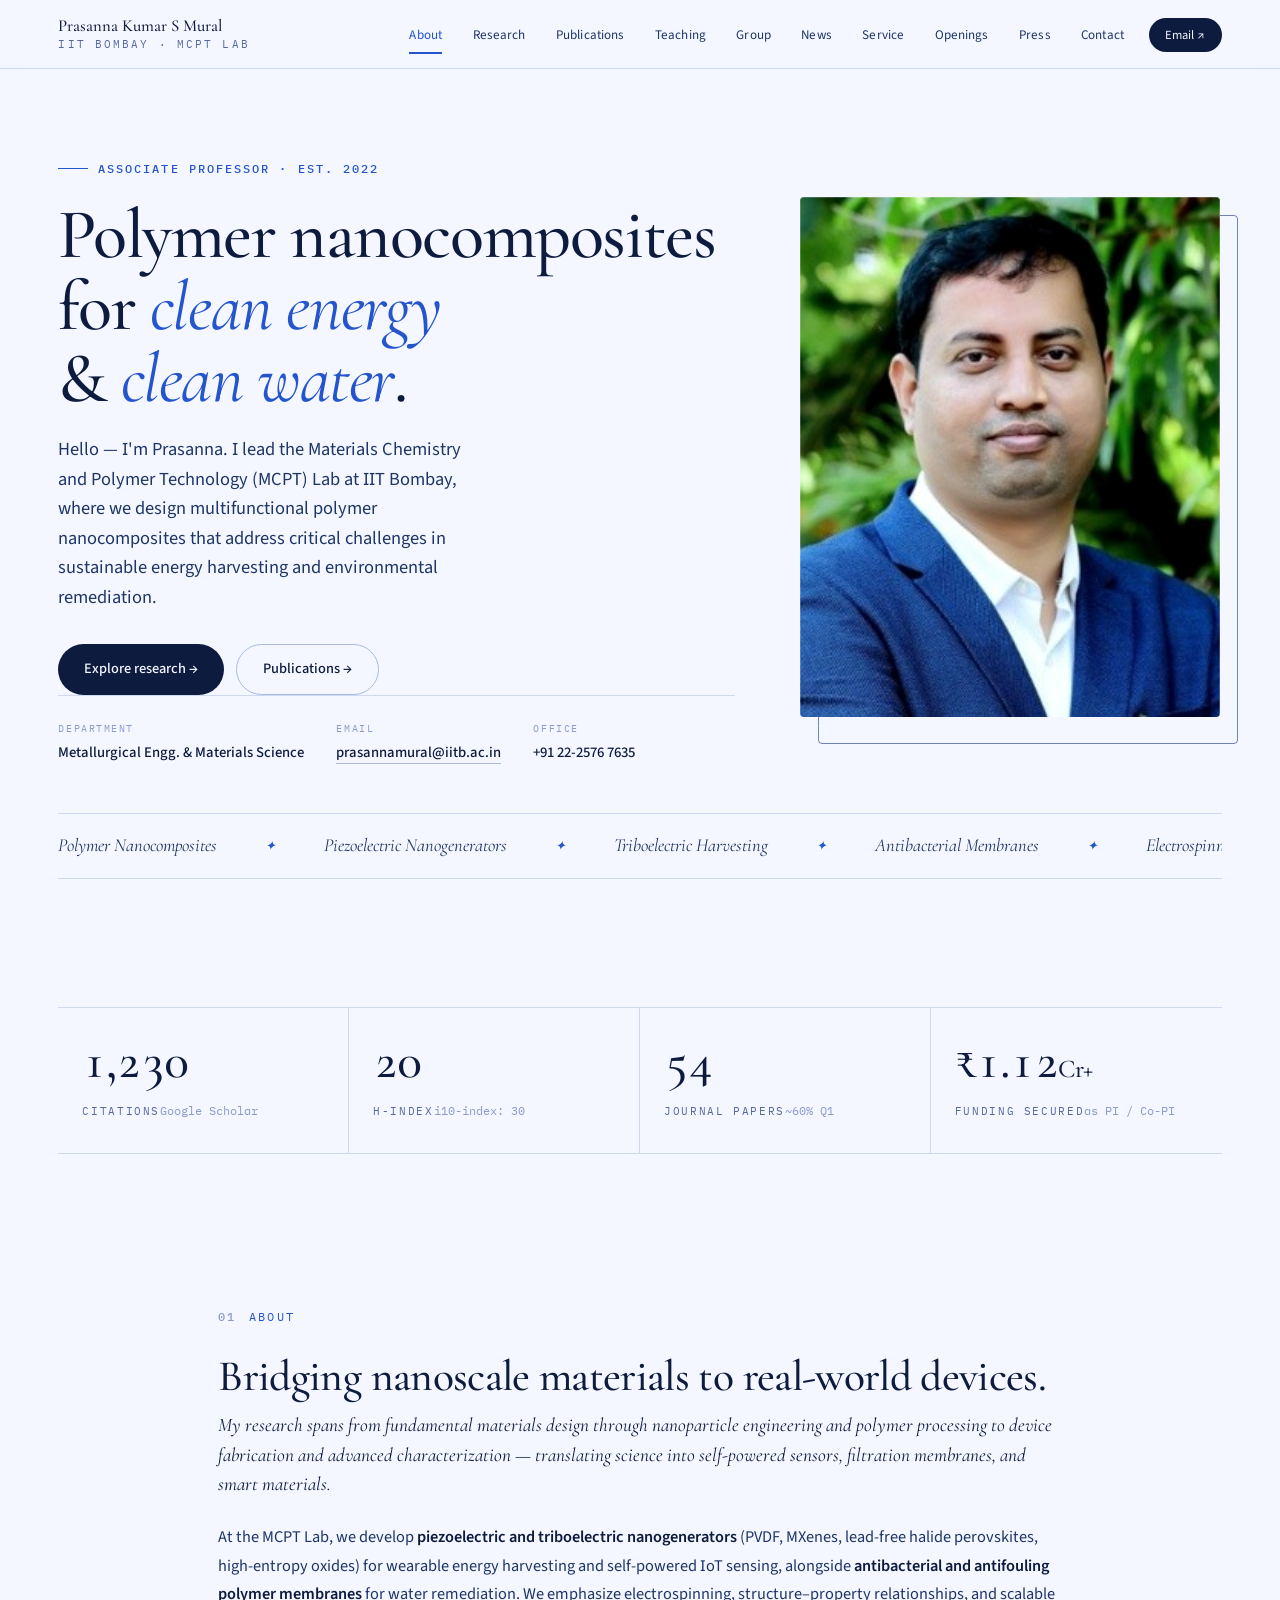
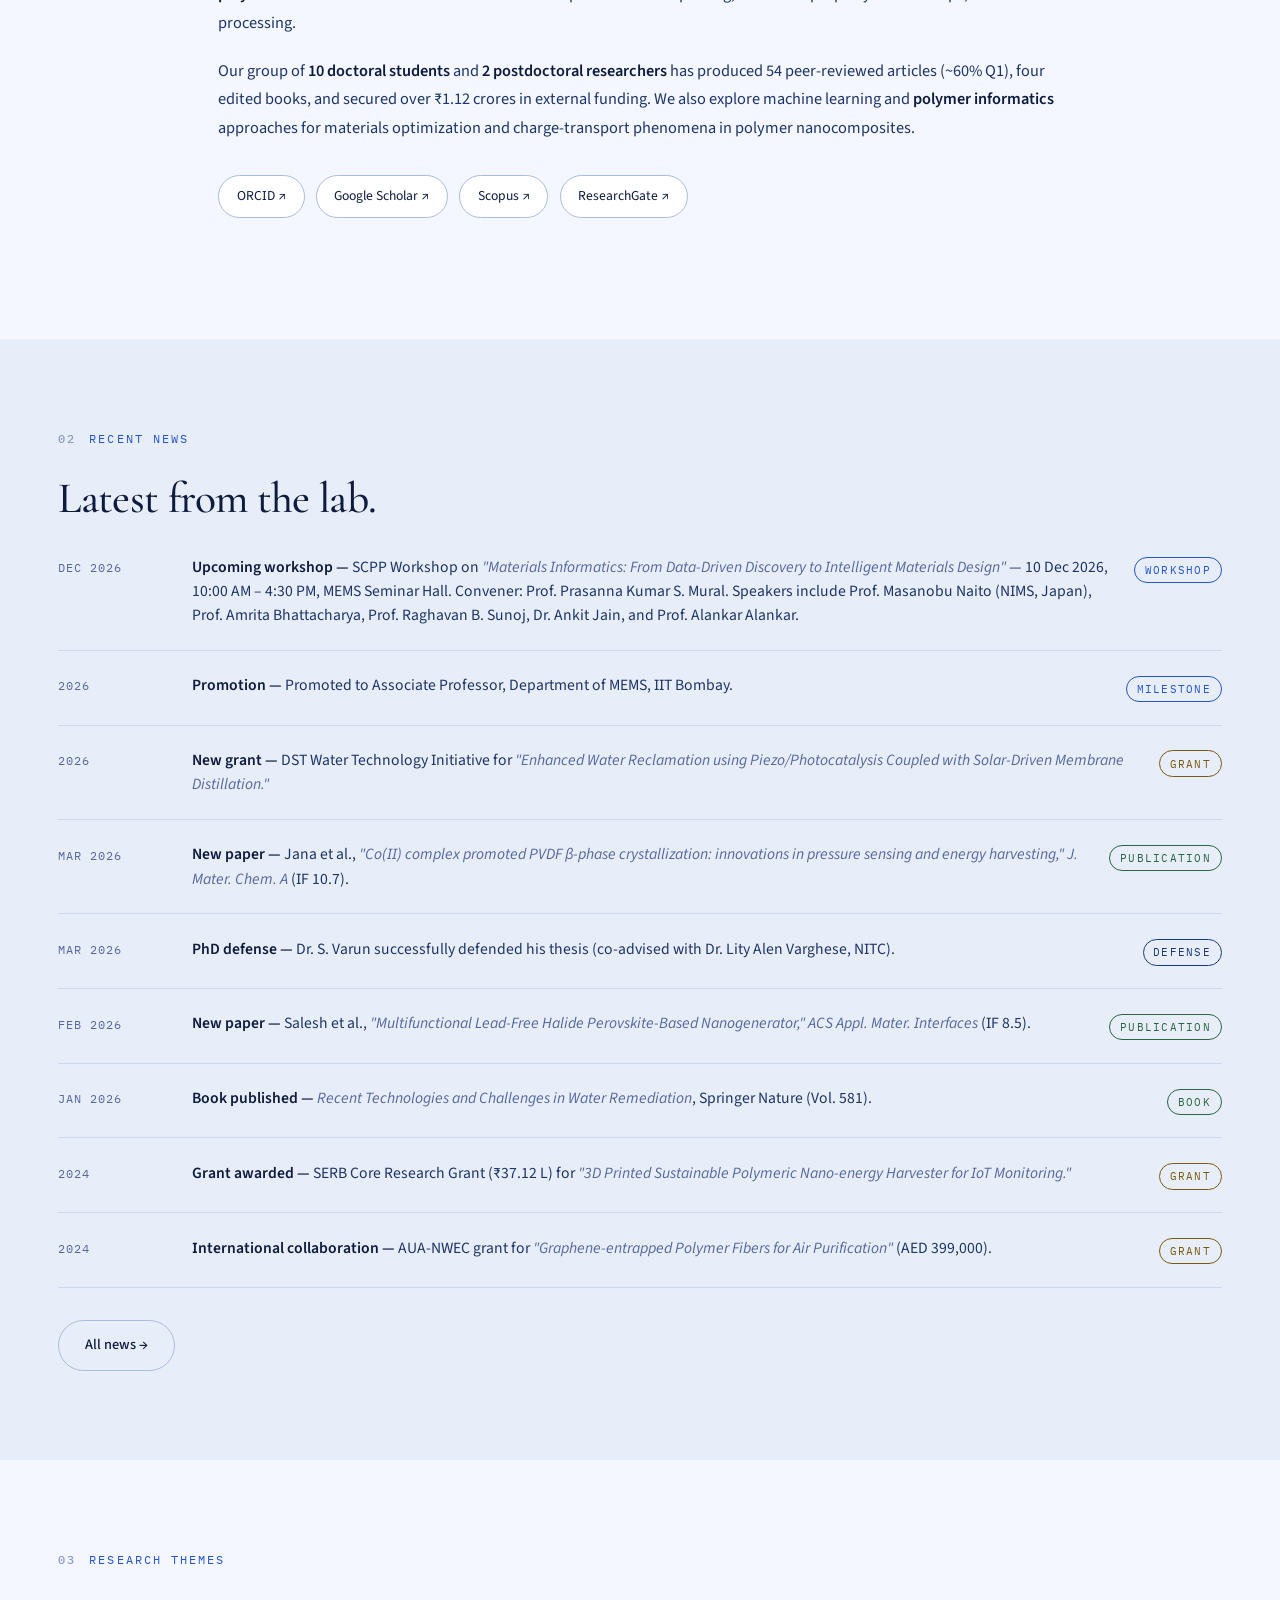
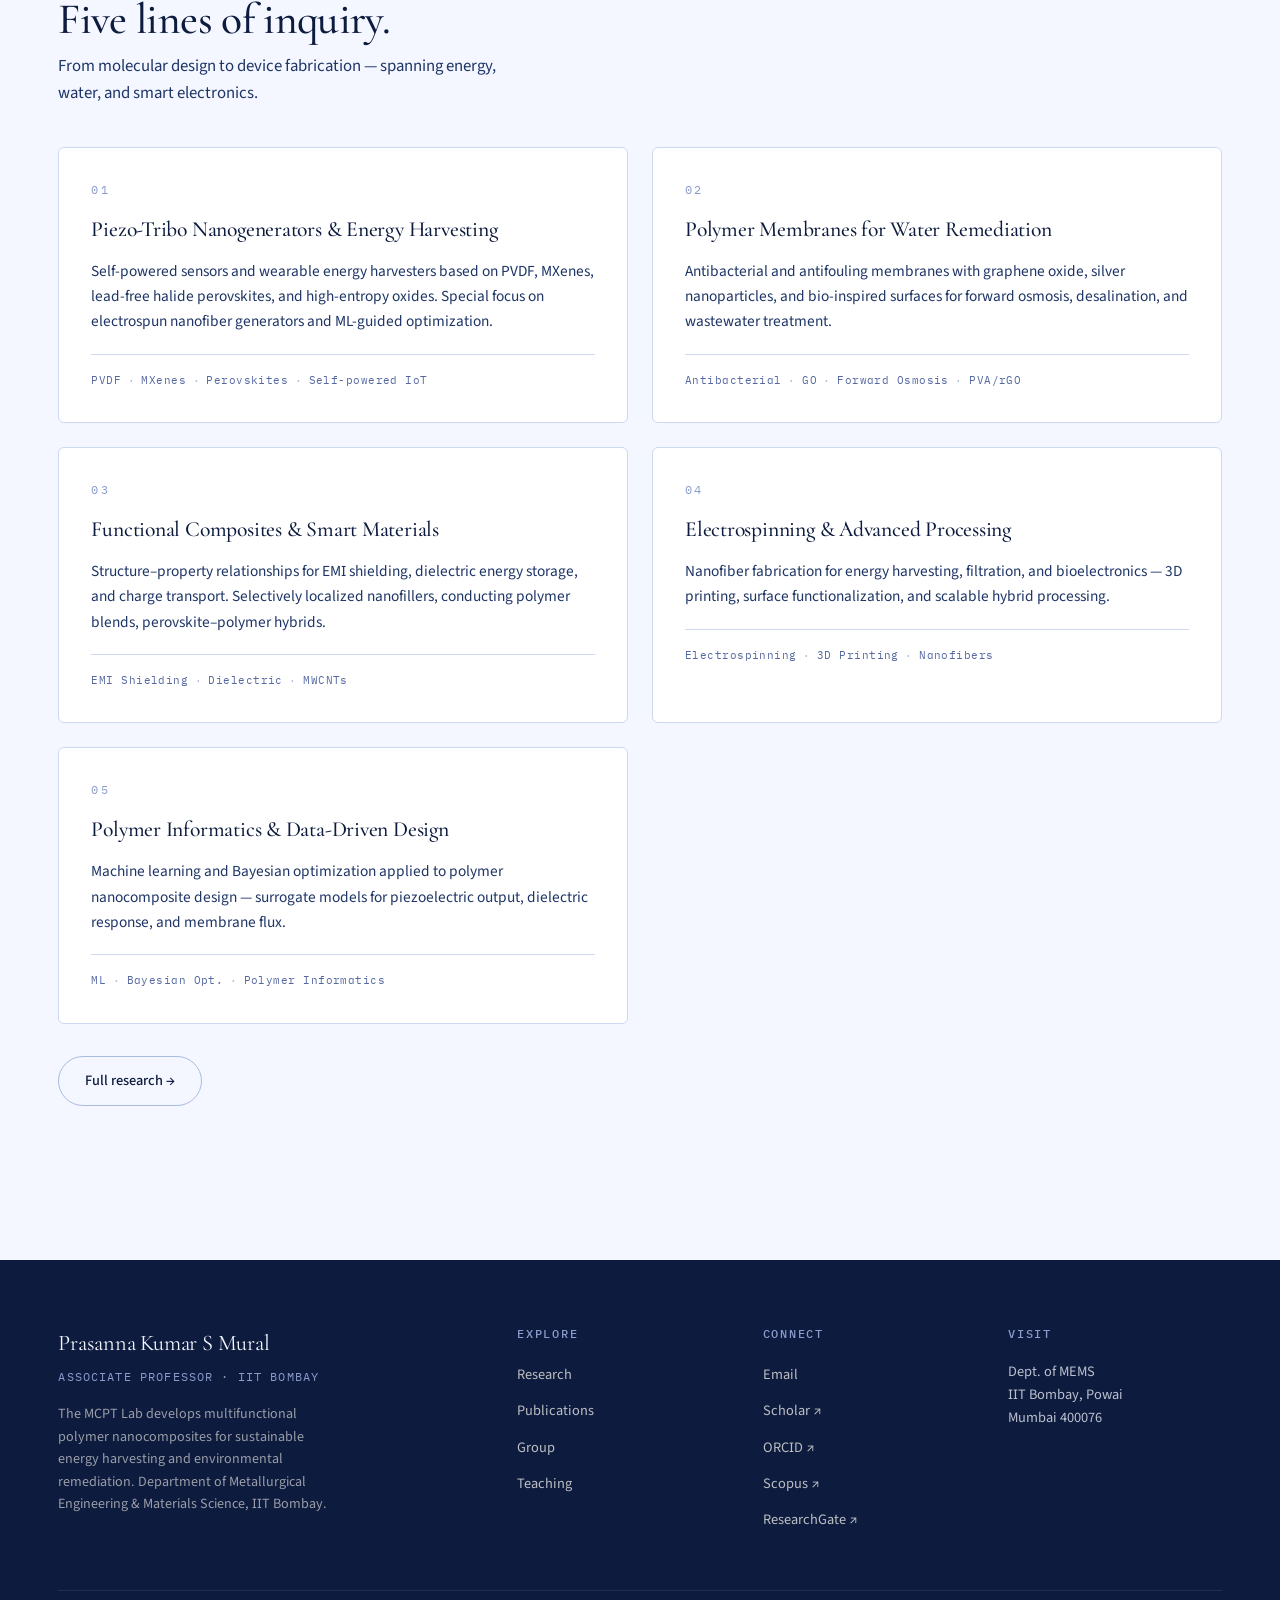
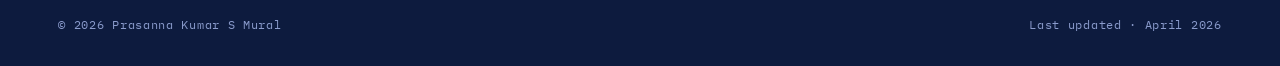
==== commit 0fc35471: "Update website with Nov 2026" ====
--- a/index.html
+++ b/index.html
@@ -54,6 +54,9 @@
         <span>Water Remediation</span>
         <span>Machine Learning for Materials</span>
         <span>Polymer Informatics</span>
+        <span>Sustainable Recycled 3D Nanocomposites</span>
+        <span>Mechanical Recycling</span>
+        <span>Bayesian Optimization</span>
         <span>Polymer Nanocomposites</span>
         <span>Piezoelectric Nanogenerators</span>
         <span>Triboelectric Harvesting</span>
@@ -70,9 +73,9 @@
 <section class="tight">
   <div class="wrap">
     <div class="metrics reveal">
-      <div class="metric"><span class="metric-value">1,051</span><span class="metric-label">Citations</span><span class="metric-sub">Google Scholar</span></div>
-      <div class="metric"><span class="metric-value">18</span><span class="metric-label">h-index</span><span class="metric-sub">i10-index: 29</span></div>
-      <div class="metric"><span class="metric-value">42</span><span class="metric-label">Journal Papers</span><span class="metric-sub">~60% Q1</span></div>
+      <div class="metric"><span class="metric-value">1,230</span><span class="metric-label">Citations</span><span class="metric-sub">Google Scholar</span></div>
+      <div class="metric"><span class="metric-value">20</span><span class="metric-label">h-index</span><span class="metric-sub">i10-index: 30</span></div>
+      <div class="metric"><span class="metric-value">54</span><span class="metric-label">Journal Papers</span><span class="metric-sub">~60% Q1</span></div>
       <div class="metric"><span class="metric-value">₹1.12<span style="font-size:0.5em;">Cr+</span></span><span class="metric-label">Funding Secured</span><span class="metric-sub">as PI / Co-PI</span></div>
     </div>
   </div>
@@ -85,7 +88,7 @@
     <div class="prose">
       <p class="lede">My research spans from fundamental materials design through nanoparticle engineering and polymer processing to device fabrication and advanced characterization — translating science into self-powered sensors, filtration membranes, and smart materials.</p>
       <p>At the MCPT Lab, we develop <strong>piezoelectric and triboelectric nanogenerators</strong> (PVDF, MXenes, lead-free halide perovskites, high-entropy oxides) for wearable energy harvesting and self-powered IoT sensing, alongside <strong>antibacterial and antifouling polymer membranes</strong> for water remediation. We emphasize electrospinning, structure–property relationships, and scalable processing.</p>
-      <p>Our group of <strong>11 doctoral students</strong> and <strong>2 postdoctoral researchers</strong> has produced 42 peer-reviewed articles (~60% Q1), four edited books, and secured over ₹1.12 crores in external funding. We also explore machine learning and <strong>polymer informatics</strong> approaches for materials optimization and charge-transport phenomena in polymer nanocomposites.</p>
+      <p>Our group of <strong>10 doctoral students</strong> and <strong>2 postdoctoral researchers</strong> has produced 54 peer-reviewed articles (~60% Q1), four edited books, and secured over ₹1.12 crores in external funding. We also explore machine learning and <strong>polymer informatics</strong> approaches for materials optimization and charge-transport phenomena in polymer nanocomposites.</p>
     </div>
     <div class="academic-links">
       <a class="academic-link" href="https://orcid.org/0000-0001-9908-0490" target="_blank">ORCID ↗</a>
@@ -102,6 +105,21 @@
     <h2 class="section-title">Latest from the lab.</h2>
     <ul class="news-list">
       <li class="news-item">
+        <div class="news-date">Dec 2026</div>
+        <div class="news-body"><strong>Upcoming workshop —</strong> SCPP Workshop on <em>"Materials Informatics: From Data-Driven Discovery to Intelligent Materials Design"</em> — 10 Dec 2026, 10:00 AM – 4:30 PM, MEMS Seminar Hall. Convener: Prof. Prasanna Kumar S. Mural. Speakers include Prof. Masanobu Naito (NIMS, Japan), Prof. Amrita Bhattacharya, Prof. Raghavan B. Sunoj, Dr. Ankit Jain, and Prof. Alankar Alankar.</div>
+        <div class="news-tag">Workshop</div>
+      </li>
+      <li class="news-item">
+        <div class="news-date">2026</div>
+        <div class="news-body"><strong>Promotion —</strong> Promoted to Associate Professor, Department of MEMS, IIT Bombay.</div>
+        <div class="news-tag">Milestone</div>
+      </li>
+      <li class="news-item">
+        <div class="news-date">2026</div>
+        <div class="news-body"><strong>New grant —</strong> DST Water Technology Initiative for <em>"Enhanced Water Reclamation using Piezo/Photocatalysis Coupled with Solar-Driven Membrane Distillation."</em></div>
+        <div class="news-tag grant">Grant</div>
+      </li>
+      <li class="news-item">
         <div class="news-date">Mar 2026</div>
         <div class="news-body"><strong>New paper —</strong> Jana et al., <em>"Co(II) complex promoted PVDF β-phase crystallization: innovations in pressure sensing and energy harvesting,"</em> <em>J. Mater. Chem. A</em> (IF 10.7).</div>
         <div class="news-tag pub">Publication</div>
